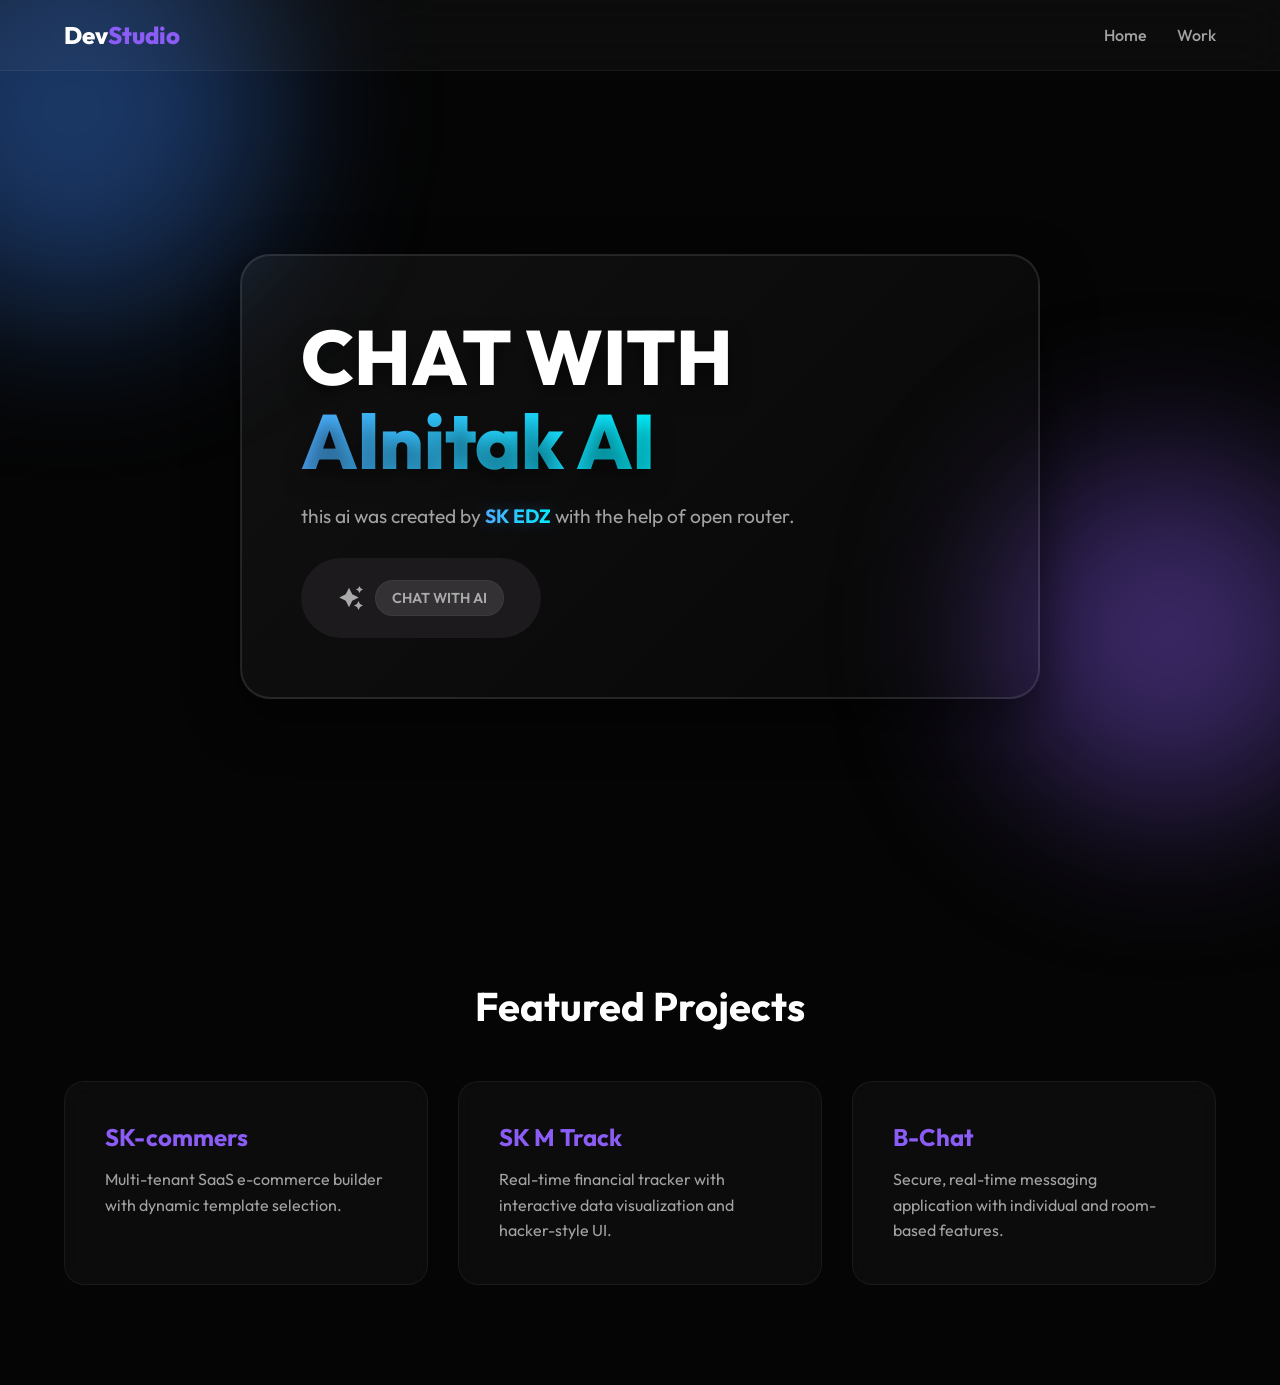
==== index.html @ 9225ef6b "Add files via upload" ====
<!DOCTYPE html>
<html lang="en">
<head>
    <meta charset="UTF-8">
    <meta name="viewport" content="width=device-width, initial-scale=1.0">
    <title>Alnitak AI</title>
    <link rel="icon" type="image/png" href="https://iili.io/B4CiGtf.jpg">
    <link rel="stylesheet" href="css/style.css">
    <link rel="stylesheet" href="css/btn.css">
    <title>Alnitak AI - Developed by Sk edz</title>
    <meta name="title" content="Alnitak AI - Developed by Sarathi Kannan">
    <meta name="description" content="Alnitak AI is a highly intelligent AI assistant developed by Sarathi Kannan. Explore the future of AI chat and modern web experiences.">
    <meta name="keywords" content="Alnitak AI, Alnitak, Sarathi Kannan, AI Assistant, Chatbot, Web Developer Trichy, Alnitak Chat">
    <meta name="author" content="Sarathi Kannan">

    <meta name="robots" content="index, follow">
</head>
<body>
    <div class="bg-shape shape-1"></div>
    <div class="bg-shape shape-2"></div>

    <nav class="glass-nav">
        <h2 class="logo">Dev<span>Studio</span></h2>
        <ul class="nav-links">
            <li><a href="#home">Home</a></li>
            <li><a href="#projects">Work</a></li>
        </ul>
    </nav>

    <main>
        <section id="home" class="hero-section">
            <div class="container-3d">
                <div class="card-3d" id="tilt-card">
                    <div class="card-content">
                        <h1 class="title-3d">CHAT WITH <br><span class="highlight">Alnitak AI</span></h1>
                        <p class="subtitle">this ai was created by <span class="magic-text">SK EDZ</span> with the help of open router.</p>
                        <div class="tech-stack">
 
                  <a href="ai.html" style="text-decoration: none;">
    <button1 class="btn1">
        <svg height="24" width="24" fill="#FFFFFF" viewBox="0 0 24 24" data-name="Layer 1" id="Layer_1" class="sparkle">
            <path d="M10,21.236,6.755,14.745.264,11.5,6.755,8.255,10,1.764l3.245,6.491L19.736,11.5l-6.491,3.245ZM18,21l1.5,3L21,21l3-1.5L21,18l-1.5-3L18,18l-3,1.5ZM19.333,4.667,20.5,7l1.167-2.333L24,3.5,21.667,2.333,20.5,0,19.333,2.333,17,3.5Z"></path>
        </svg>
        <span class="text">CHAT WITH AI</span>
    </button1>
             </a>   
                </div>
                    </div>
                </div>
            </div>
        </section>
              
        <section id="projects" class="projects-section">
            <h2 class="section-title">Featured Projects</h2>
            <div class="grid-container">
                <div class="glass-card">
                    <h3>SK-commers</h3>
                    <p>Multi-tenant SaaS e-commerce builder with dynamic template selection.</p>
                </div>
                <div class="glass-card">
                    <h3>SK M Track</h3>
                    <p>Real-time financial tracker with interactive data visualization and hacker-style UI.</p>
                </div>
                <div class="glass-card">
                    <h3>B-Chat</h3>
                    <p>Secure, real-time messaging application with individual and room-based features.</p>
                </div>
            </div>
        </section>
    </main>

    <script src="js/script.js"></script>
</body>
</html>
---- css/style.css ----
@import url('https://fonts.googleapis.com/css2?family=Outfit:wght@300;500;700;800&display=swap');

* {
    margin: 0;
    padding: 0;
    box-sizing: border-box;
    font-family: 'Outfit', sans-serif;
}

body {
    background-color: #050505;
    color: #ffffff;
    overflow-x: hidden;
    min-height: 100vh;
}

/* Animated Background Shapes */
.bg-shape {
    position: fixed;
    border-radius: 50%;
    filter: blur(80px);
    z-index: -1;
    animation: drift 10s infinite alternate ease-in-out;
}

.shape-1 {
    width: 400px;
    height: 400px;
    background: rgba(59, 130, 246, 0.4); /* Blue */
    top: -10%;
    left: -10%;
}

.shape-2 {
    width: 350px;
    height: 350px;
    background: rgba(139, 92, 246, 0.4); /* Purple */
    bottom: 10%;
    right: -5%;
    animation-delay: 2s;
}

@keyframes drift {
    100% { transform: translate(50px, 50px) scale(1.1); }
}

/* Navigation */
.glass-nav {
    display: flex;
    justify-content: space-between;
    align-items: center;
    padding: 20px 5%;
    background: rgba(255, 255, 255, 0.03);
    backdrop-filter: blur(20px);
    -webkit-backdrop-filter: blur(20px);
    border-bottom: 1px solid rgba(255, 255, 255, 0.05);
    position: sticky;
    top: 0;
    z-index: 100;
}

.logo { font-weight: 800; font-size: 1.5rem; }
.logo span { color: #8b5cf6; }

.nav-links { display: flex; list-style: none; gap: 30px; }
.nav-links a { color: #a3a3a3; text-decoration: none; font-weight: 500; transition: color 0.3s; }
.nav-links a:hover { color: #fff; }

/* 3D Hero Section */
.hero-section {
    min-height: 90vh;
    display: flex;
    justify-content: center;
    align-items: center;
    perspective: 1500px;
    padding: 20px;
}

.container-3d {
    width: 100%;
    max-width: 800px;
    display: flex;
    justify-content: center;
    align-items: center;
}

/* The actual 3D Card */
.card-3d {
    width: 100%;
    padding: 60px;
    background: linear-gradient(135deg, rgba(255,255,255,0.05) 0%, rgba(255,255,255,0.01) 100%);
    border: 1px solid rgba(255,255,255,0.1);
    border-radius: 30px;
    box-shadow: 0 20px 50px rgba(0,0,0,0.5), inset 0 0 0 1px rgba(255,255,255,0.1);
    transform-style: preserve-3d;
    transition: transform 0.1s ease, box-shadow 0.3s ease;
    cursor: grab;
}

/* Popping elements inside the 3D card */
.card-content {
    transform: translateZ(60px);
}

.title-3d {
    font-size: clamp(3rem, 6vw, 5rem);
    line-height: 1.1;
    font-weight: 800;
    margin-bottom: 20px;
    transform: translateZ(80px);
    text-shadow: 0 10px 20px rgba(0,0,0,0.5);
}

.highlight {
    background: linear-gradient(to right, #4facfe 0%, #00f2fe 100%);
    background-clip: text;
    -webkit-background-clip: text;
    -webkit-text-fill-color: transparent;
}

.subtitle {
    font-size: 1.2rem;
    color: #a3a3a3;
    max-width: 500px;
    margin-bottom: 30px;
    transform: translateZ(40px);
}

.tech-stack {
    display: flex;
    gap: 15px;
    transform: translateZ(50px);
}

.tech-stack span {
    padding: 8px 16px;
    background: rgba(255,255,255,0.1);
    border-radius: 20px;
    font-size: 0.9rem;
    border: 1px solid rgba(255,255,255,0.05);
}

/* Projects Section */
.projects-section {
    padding: 100px 5%;
}

.section-title {
    text-align: center;
    font-size: 2.5rem;
    margin-bottom: 50px;
}

.grid-container {
    display: grid;
    grid-template-columns: repeat(auto-fit, minmax(300px, 1fr));
    gap: 30px;
    max-width: 1200px;
    margin: 0 auto;
}

.glass-card {
    background: rgba(255, 255, 255, 0.03);
    padding: 40px;
    border-radius: 20px;
    border: 1px solid rgba(255, 255, 255, 0.05);
    backdrop-filter: blur(10px);
    transition: transform 0.4s ease, background 0.4s ease;
}

.glass-card:hover {
    transform: translateY(-15px) scale(1.02);
    background: rgba(255, 255, 255, 0.08);
    border: 1px solid rgba(255, 255, 255, 0.2);
}

.glass-card h3 {
    color: #8b5cf6;
    margin-bottom: 15px;
    font-size: 1.5rem;
}

.glass-card p {
    color: #a3a3a3;
    line-height: 1.6;
}

/* Mobile Responsiveness for 3D UI */
@media (max-width: 768px) {
    .card-3d { padding: 40px 20px; }
    .hero-section { min-height: 70vh; }
    .tech-stack { flex-wrap: wrap; }
}

.magic-text {
    background: linear-gradient(to right, #4facfe 0%, #00f2fe 100%);
    -webkit-background-clip: text;
    background-clip: text;
    -webkit-text-fill-color: transparent;
    font-weight: bold;
    text-shadow: 0 0 15px rgba(79, 172, 254, 0.3);
}

/* Auth Screen Styles */
.flex-center { display: flex; justify-content: center; align-items: center; height: 100vh; }
.text-center { text-align: center; }

.auth-card {
    width: 90%;
    max-width: 400px;
    padding: 40px;
}

.auth-inputs {
    display: flex;
    flex-direction: column;
    gap: 15px;
    margin: 25px 0;
}

.auth-inputs input {
    background: rgba(0, 0, 0, 0.3);
    color: white;
    border: 1px solid rgba(255, 255, 255, 0.1);
    border-radius: 10px;
    padding: 12px 15px;
    font-size: 1rem;
    outline: none;
    transition: border 0.3s ease;
}

.auth-inputs input:focus {
    border: 1px solid #4facfe;
}

.full-width {
    width: 100%;
    padding: 12px;
    font-size: 1.1rem;
}

.toggle-text {
    margin-top: 20px;
    font-size: 0.9rem;
    color: #a3a3a3;
}

.highlight-text {
    color: #4facfe;
    cursor: pointer;
    font-weight: bold;
    transition: color 0.3s;
}

.highlight-text:hover {
    color: #00f2fe;
}

/* =========================================
   AI CHAT ROOM STYLES (BORDERLESS & CLEAN)
   ========================================= */

/* Top Navigation in Chat */
.chat-nav { justify-content: space-between; padding: 15px 5%; }
.warning-badge { background: rgba(239, 68, 68, 0.2); color: #ef4444; padding: 5px 12px; border-radius: 15px; font-size: 0.9rem; border: 1px solid rgba(239, 68, 68, 0.3); }

.action-btn { 
    background: rgba(255, 255, 255, 0.1); color: white; border: 1px solid rgba(255, 255, 255, 0.2); 
    padding: 8px 15px; border-radius: 8px; cursor: pointer; margin-left: 10px; transition: 0.3s;
}
.action-btn:hover { background: rgba(255, 255, 255, 0.2); }

/* Chat Container (No borders, no hover jump) */
.chat-container { 
    width: 90%; 
    max-width: 900px; 
    height: 80vh; 
    margin: 20px auto; 
    display: flex; 
    flex-direction: column; 
    padding: 20px; 
    border: none !important;
    box-shadow: none !important;
    background: transparent;
}

.chat-container.glass-card:hover {
    transform: none;
    background: transparent;
    border: none;
}

.chat-box { flex: 1; overflow-y: auto; padding-right: 10px; display: flex; flex-direction: column; gap: 15px; }

/* Messages formatting */
.message { 
    max-width: 85%; 
    padding: 12px 18px; 
    line-height: 1.6; 
    font-size: 1.05rem; 
    border: none !important;
}

.message-content { white-space: pre-wrap; word-wrap: break-word; }

/* User Message Bubble */
.user-msg { 
    align-self: flex-end; 
    background: #2a2a2a; 
    color: #f1f1f1; 
    border-radius: 20px; 
    border-bottom-right-radius: 4px; 
}

/* AI Message (Plain text look like Gemini) */
.ai-msg { 
    align-self: flex-start; 
    background: transparent; 
    color: #ffffff; 
    padding: 12px 0; 
}

/* Input Area (Pill shape, no borders) */
.input-area { 
    display: flex; 
    gap: 15px; 
    margin-top: 20px; 
    background: #1e1e1e;
    border-radius: 25px;
    padding: 5px 10px;
    align-items: center;
}

#user-input {
    flex: 1;
    background: transparent;
    color: white;
    border: none !important;
    box-shadow: none !important;
    padding: 15px;
    resize: none; /* User ah manual ah resize panna vidaadhu */
    height: 50px; /* Initial height */
    max-height: 150px; /* Max ah ivlo dhaan perusaaganum */
    font-family: inherit;
    outline: none;
    overflow-y: hidden; /* Indha line dhaan scrollbar ah thookum */
    transition: height 0.2s ease; /* Height change aagumbodu smooth ah irukum */
}

.glow-btn { 
    background: linear-gradient(to right, #4facfe 0%, #00f2fe 100%); color: white; border: none; 
    padding: 10px 25px; border-radius: 10px; cursor: pointer; font-weight: bold; box-shadow: 0 0 15px rgba(79, 172, 254, 0.4); 
}

#send-btn {
    height: 45px;
    border-radius: 20px;
    margin-right: 5px;
}

/* Scrollbar styling */
.chat-box::-webkit-scrollbar { width: 6px; }
.chat-box::-webkit-scrollbar-thumb { background: rgba(255, 255, 255, 0.2); border-radius: 10px; }

/* Mobile responsiveness for Chat */
@media (max-width: 768px) {
    .chat-nav { flex-direction: column; gap: 15px; text-align: center; }
    .chat-container { height: 85vh; width: 95%; margin: 10px auto; padding: 10px; }
    .input-area { border-radius: 20px; padding: 5px; }
}
/* =========================================
   TYPING INDICATOR ANIMATION
   ========================================= */
.typing-indicator {
    display: flex;
    gap: 5px;
    padding: 15px 0;
    align-items: center;
    width: fit-content;
}

.typing-indicator span {
    width: 8px;
    height: 8px;
    background-color: #a3a3a3;
    border-radius: 50%;
    animation: bounce 1.4s infinite ease-in-out both;
}

.typing-indicator span:nth-child(1) { animation-delay: -0.32s; }
.typing-indicator span:nth-child(2) { animation-delay: -0.16s; }

@keyframes bounce {
    0%, 80%, 100% { transform: scale(0); }
    40% { transform: scale(1); }
}
/* =========================================
   GREETING MESSAGE (GEMINI STYLE)
   ========================================= */
.greeting-message {
    margin: auto; /* Chat box-kulla center-ah nikka vekum */
    width: 100%;
    max-width: 85%;
    display: flex;
    flex-direction: column;
    justify-content: center;
    align-items: flex-start; /* Text-a left side align pannum */
    padding-bottom: 50px; /* Input box-ku mela konjam gap */
}

.greet-name {
    font-size: 2rem;
    font-weight: 500;
    /* Image-la iruka antha grey color */
    background: linear-gradient(90deg, #c4c7c5, #8a8d8b);
    -webkit-background-clip: text;
    background-clip: text;
    -webkit-text-fill-color: transparent;
    margin-bottom: 5px;
}

.greet-text {
    font-size: 2.8rem;
    font-weight: 500;
    color: #e3e3e3; /* Bright white/grey */
    letter-spacing: -0.5px;
}

/* Mobile ku chinna text */
@media (max-width: 768px) {
    .greet-name { font-size: 1.5rem; }
    .greet-text { font-size: 2rem; }
}
---- css/btn.css ----
/* From Uiverse.io by AlimurtuzaCodes */ 
.btn1 {
  border: none;
  width: 15em;
  height: 5em;
  border-radius: 3em;
  display: flex;
  justify-content: center;
  align-items: center;
  gap: 12px;
  background: #1C1A1C;
  cursor: pointer;
  transition: all 450ms ease-in-out;
}

.sparkle {
  fill: #AAAAAA;
  transition: all 800ms ease;
}

.text {
  font-weight: 600;
  color: #AAAAAA;
  font-size: medium;
}

.btn1:hover {
  background: linear-gradient(0deg,#A47CF3,#683FEA);
  box-shadow: inset 0px 1px 0px 0px rgba(255, 255, 255, 0.4),
  inset 0px -4px 0px 0px rgba(0, 0, 0, 0.2),
  0px 0px 0px 4px rgba(255, 255, 255, 0.2),
  0px 0px 180px 0px #9917FF;
  transform: translateY(-2px);
}

.btn1:hover .text {
  color: white;
}

.btn1:hover .sparkle {
  fill: white;
  transform: scale(1.2);
}
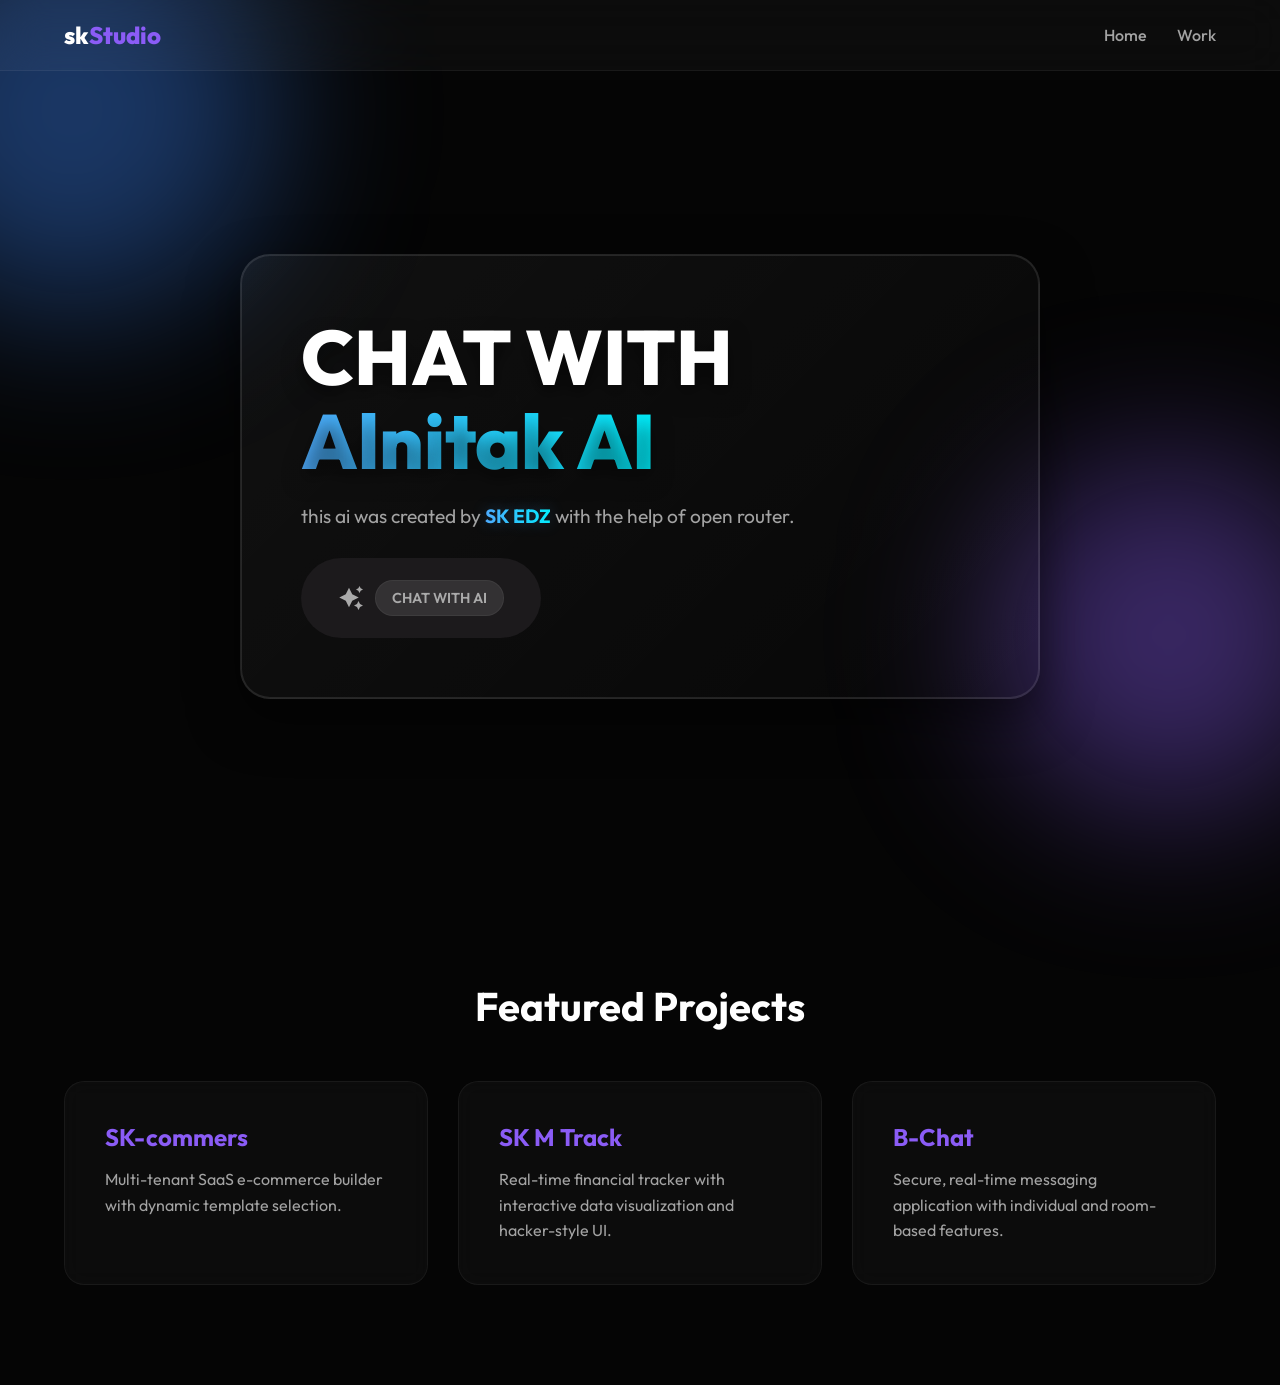
==== commit 5343828f: "Update index.html" ====
--- a/index.html
+++ b/index.html
@@ -20,7 +20,7 @@
     <div class="bg-shape shape-2"></div>
 
     <nav class="glass-nav">
-        <h2 class="logo">Dev<span>Studio</span></h2>
+        <h2 class="logo">sk<span>Studio</span></h2>
         <ul class="nav-links">
             <li><a href="#home">Home</a></li>
             <li><a href="#projects">Work</a></li>
@@ -71,4 +71,4 @@
 
     <script src="js/script.js"></script>
 </body>
-</html>+</html>
--- a/css/style.css
+++ b/css/style.css
@@ -430,4 +430,89 @@
 @media (max-width: 768px) {
     .greet-name { font-size: 1.5rem; }
     .greet-text { font-size: 2rem; }
-}+}
+/* =========================================
+   SIDEBAR & HISTORY STYLES
+   ========================================= */
+.sidebar {
+    position: fixed;
+    left: -320px; /* Hide by default */
+    top: 0;
+    width: 300px;
+    height: 100vh;
+    background: rgba(10, 10, 10, 0.95);
+    backdrop-filter: blur(20px);
+    border-right: 1px solid rgba(255, 255, 255, 0.1);
+    transition: left 0.3s ease-in-out;
+    z-index: 2000;
+    padding: 20px;
+    display: flex;
+    flex-direction: column;
+    box-shadow: 5px 0 15px rgba(0,0,0,0.5);
+}
+
+.sidebar.active {
+    left: 0; /* Slide in pannum */
+}
+
+.sidebar-header {
+    display: flex;
+    justify-content: space-between;
+    align-items: center;
+    margin-bottom: 25px;
+    font-size: 1.1rem;
+    color: #4facfe;
+    font-weight: bold;
+}
+
+.icon-btn {
+    background: transparent;
+    border: none;
+    color: white;
+    font-size: 1.3rem;
+    cursor: pointer;
+    transition: color 0.3s;
+}
+
+.icon-btn:hover { 
+    color: #cf30aa; 
+}
+
+.history-list {
+    flex: 1;
+    overflow-y: auto;
+    display: flex;
+    flex-direction: column;
+    gap: 12px;
+    padding-right: 5px;
+}
+
+/* Scrollbar for history list */
+.history-list::-webkit-scrollbar { width: 4px; }
+.history-list::-webkit-scrollbar-thumb { background: rgba(255, 255, 255, 0.2); border-radius: 10px; }
+
+.history-item {
+    padding: 12px 15px;
+    background: rgba(255, 255, 255, 0.03);
+    border-radius: 8px;
+    cursor: pointer;
+    font-size: 0.95rem;
+    white-space: nowrap;
+    overflow: hidden;
+    text-overflow: ellipsis; /* Long text vandha ... nu varum */
+    transition: all 0.2s ease;
+    border: 1px solid transparent;
+    color: #e3e3e3;
+}
+
+.history-item:hover {
+    background: rgba(79, 172, 254, 0.1);
+    border: 1px solid rgba(79, 172, 254, 0.3);
+}
+
+.history-item.active-chat {
+    background: rgba(207, 48, 170, 0.15);
+    border: 1px solid rgba(207, 48, 170, 0.5);
+    color: white;
+    font-weight: 500;
+}
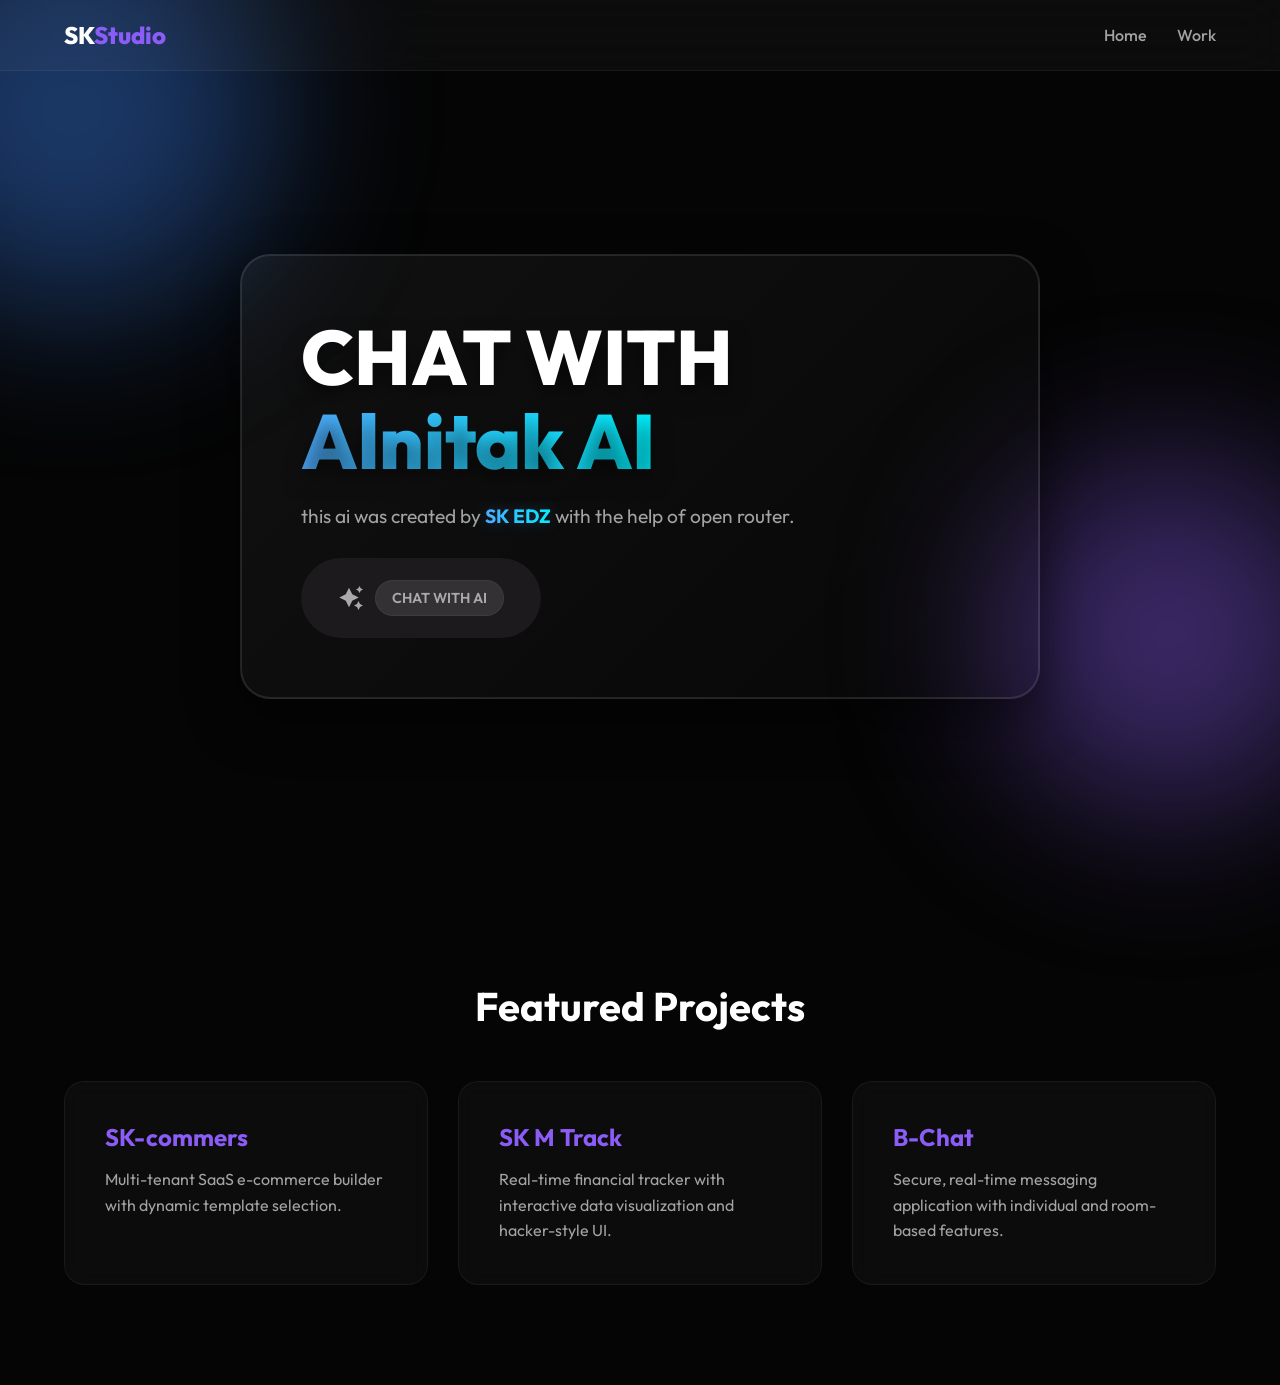
==== commit 14c0b513: "Update index.html" ====
--- a/index.html
+++ b/index.html
@@ -20,7 +20,7 @@
     <div class="bg-shape shape-2"></div>
 
     <nav class="glass-nav">
-        <h2 class="logo">sk<span>Studio</span></h2>
+        <h2 class="logo">SK<span>Studio</span></h2>
         <ul class="nav-links">
             <li><a href="#home">Home</a></li>
             <li><a href="#projects">Work</a></li>
